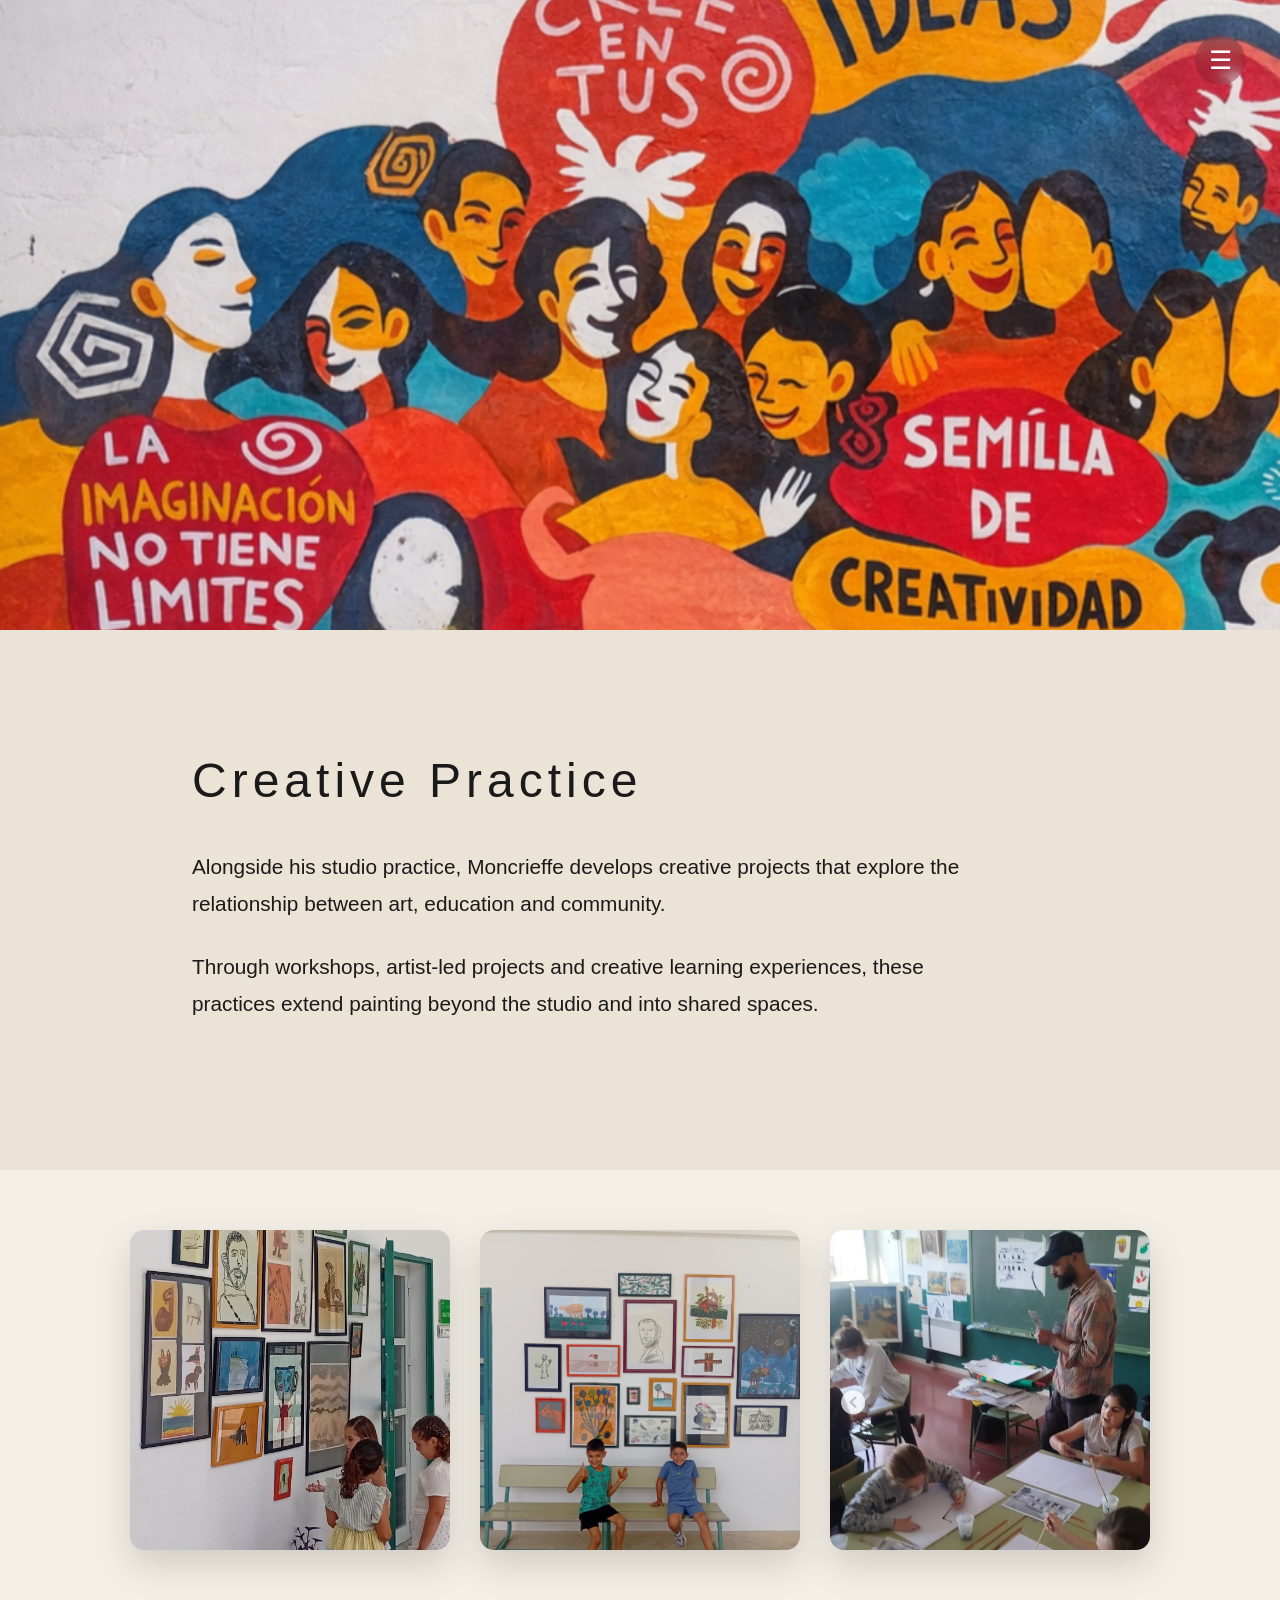
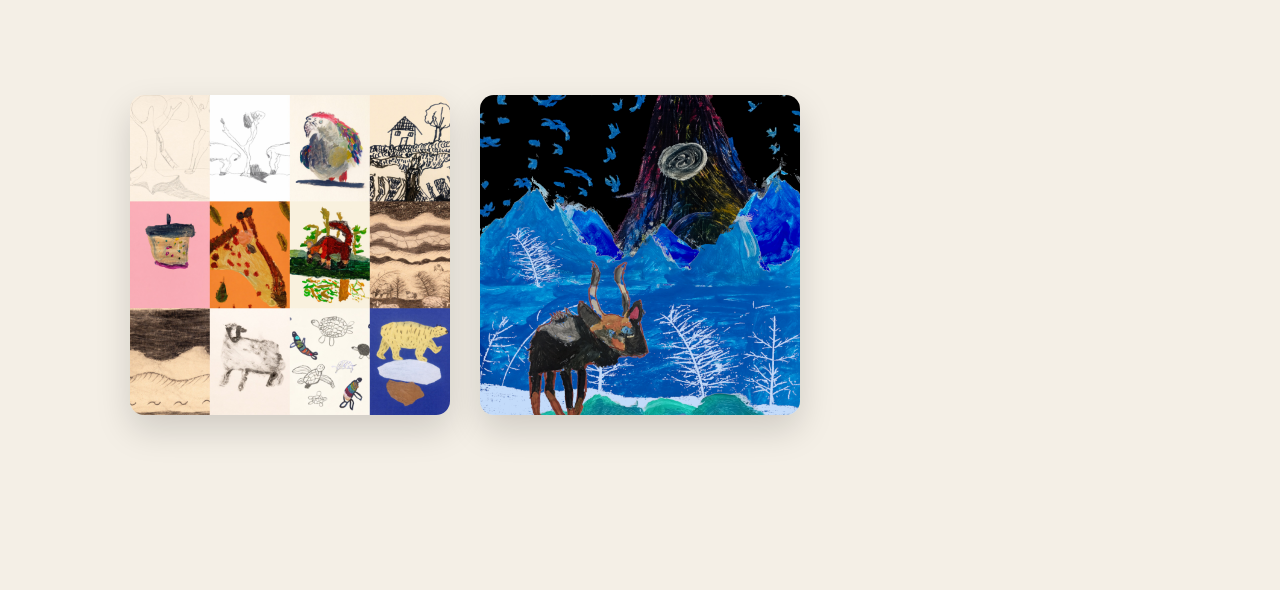
==== creative-practice.html @ fbd1fe61 "Add Creative Practice page and gallery" ====
﻿<!DOCTYPE html>
<html lang="en">

<head>

<meta charset="UTF-8">
<meta name="viewport" content="width=device-width, initial-scale=1.0">

<title>Creative Practice | Moncrieffe</title>

<link rel="stylesheet" href="style.css">

</head>


<body>


<nav class="nav-wrapper">

    <div class="main-nav">

        <a href="index.html#about">Artist</a>
        <a href="index.html#works">Works</a>
        <a href="creative-practice.html">Creative Practice</a>
        <a href="index.html#contact">Contact</a>

    </div>

    <button class="menu-toggle">☰</button>

</nav>



<header class="practice-hero">

    <img 
    src="images/creative-practice-hero.png" 
    alt="Creative Practice"
    class="practice-image">

</header>



<section class="practice-content">

    <h1>Creative Practice</h1>


    <p>
    Alongside his studio practice, Moncrieffe develops creative projects
    that explore the relationship between art, education and community.
    </p>


    <p>
    Through workshops, artist-led projects and creative learning experiences,
    these practices extend painting beyond the studio and into shared spaces.
    </p>


</section>


<section class="practice-gallery">

    <img class="practice-artwork" src="images/practice-01.jpg" alt="Creative Practice Project">

    <img class="practice-artwork" src="images/practice-02.jpg" alt="Creative Practice Project">

    <img class="practice-artwork" src="images/practice-03.jpg" alt="Creative Practice Project">

    <img class="practice-artwork" src="images/practice-exhibition.jpg" alt="Creative Practice Exhibition">

    <img class="practice-artwork" src="images/practice-project.jpg" alt="Creative Practice Project">

</section>

<div id="lightbox">

<img id="lightbox-image">

</div>

<script>

const images = document.querySelectorAll(".practice-artwork");
const box = document.getElementById("lightbox");
const boxImage = document.getElementById("lightbox-image");

images.forEach(img => {
    img.addEventListener("click", () => {
        boxImage.src = img.src;
        box.style.display = "flex";
    });
});

box.addEventListener("click", () => {
    box.style.display = "none";
});

const navWrapper = document.querySelector(".nav-wrapper");
const menuToggle = document.querySelector(".menu-toggle");

menuToggle.addEventListener("click", () => {
    navWrapper.classList.toggle("open");
});

</script>


</body>

</html>
---- style.css ----
﻿* {
margin:0;
padding:0;
box-sizing:border-box;
}


body {

background:#f4efe6;
color:#1a1a1a;
font-family:Arial, Helvetica, sans-serif;

}



.hero {

    background:#f2eee6;


height:100vh;
width:100%;
position:relative;
overflow:hidden;

}



.hero-image {

    width:100%;
    height:100%;
    object-fit:cover;
    object-position:center 5%;
    filter:saturate(0.95) contrast(1.05) brightness(0.92);

}



.logo-overlay {

position:fixed;
top:70px;
left:50%;
transform:translateX(-50%);
text-align:center;
z-index:2;

}



.logo-overlay img {

width:650px;
max-width:80vw;
filter:brightness(0) invert(1);

}



.logo-overlay h2 {

color:white;
font-size:1.2rem;
letter-spacing:8px;
margin-top:25px;
font-weight:300;

}



section {

min-height:100vh;
padding:100px 15%;
display:flex;
flex-direction:column;
justify-content:center;

}



section h2 {

font-size:3rem;
letter-spacing:5px;
margin-bottom:40px;

}



section p {

font-size:1.3rem;
line-height:1.8;
max-width:800px;

}



.about,
.studio,
.portfolio,
.contact {

background:#ebe3d6;

}

.hero::after {

    content:"";
    position:fixed;
    inset:0;
    background:linear-gradient(
        rgba(0,0,0,0.18),
        rgba(0,0,0,0.05)
    );

    pointer-events:none;

}


@media (min-width:769px) {

.hero-image {

    width:60%;
    position:relative;
    left:50%;
    transform:translateX(-50%);
    height:100%;
    object-fit:cover;
    margin:auto;
    object-position:center 15%;

}

}



.portfolio-section{
    max-width:1200px;
    margin:120px auto;
    padding:0 40px;
    text-align:center;
}

.portfolio-section h2{
    font-size:3rem;
    margin-bottom:40px;
    font-weight:300;
    letter-spacing:2px;
}

.portfolio-banner{
    width:100%;
    max-width:1100px;
    display:block;
    margin:0 auto 40px auto;
    border-radius:8px;
    box-shadow:0 20px 50px rgba(0,0,0,.18);
}

.portfolio-intro{
    max-width:800px;
    margin:auto;
    font-size:1.15rem;
    line-height:1.8;
    color:#555;
}


.hero{
    position:relative;
}

.hero-overlay{
    position:absolute;
    inset:0;
    display:flex;
    flex-direction:column;
    justify-content:flex-start;
    align-items:center;
    padding-top:40px;
    pointer-events:none;
}



.tagline{
    margin-top:20px;
    color:white;
    font-size:1.15rem;
    letter-spacing:8px;
    font-weight:300;
    text-transform:uppercase;
    text-shadow:0 2px 10px rgba(0,0,0,.45);
}


.logo{
    width:min(900px,85vw);
    height:auto;
    filter: brightness(0) invert(1);
}


.main-nav{
    position:fixed;
    top:35px;
    left:50%;
    transform:translateX(-50%);
    z-index:10;
    display:flex;
    gap:45px;
}

.main-nav a{
    color:white;
    text-decoration:none;
    font-size:0.9rem;
    letter-spacing:3px;
    text-transform:uppercase;
    font-weight:300;
    text-shadow:0 2px 8px rgba(0,0,0,.5);
    transition:opacity .3s ease;
}

.main-nav a:hover{
    opacity:.6;
}

html{
    scroll-behavior:smooth;
}

@media(max-width:700px){

    .main-nav{
        gap:15px;
        top:20px;
    }

    .main-nav a{
        font-size:.65rem;
        letter-spacing:1px;
    }

}


.main-nav{
    background:rgba(0,0,0,0.15);
    backdrop-filter:blur(8px);
    padding:15px 30px;
    border-radius:40px;
}





/* FINAL SINGLE MOBILE SYSTEM */


/* SINGLE MOBILE HERO RULE */

@media (max-width:768px){

html,body{
    width:100%;
    max-width:100%;
    overflow-x:hidden;
}

.hero{
    width:100%;
    height:100vh;
    position:relative;
    overflow:hidden;
}

.hero-image{
    position:absolute;
    top:0;
    left:0;
    width:100%;
    height:100%;
    object-fit:cover;
    object-position:center center;
}

.hero-overlay{
    position:absolute;
    inset:0;
    width:100%;
    height:100%;
    display:flex;
    flex-direction:column;
    align-items:center;
    justify-content:flex-start;
    padding-top:40px;
}

.logo{
    width:80%;
    margin:0 auto;
}

.tagline{
    width:100%;
    text-align:center;
}

}


/* DESKTOP PARALLAX SMOOTHING ONLY */

@media (min-width:769px){

.hero-image{
    transform-origin:center center;
    will-change:transform;
}

}




/* ==============================
   MONCRIEFFE ART GALLERY
   ============================== */


.gallery{

    display:grid;

    grid-template-columns:
    repeat(auto-fit,minmax(260px,1fr));

    gap:35px;

    max-width:1100px;

    margin:50px auto;

}



.artwork{

    width:100%;

    aspect-ratio:1 / 1;

    object-fit:cover;

    border-radius:14px;

    cursor:pointer;

    box-shadow:
    0 15px 35px rgba(0,0,0,.15);

    transition:
    transform .35s ease,
    box-shadow .35s ease;

}



.artwork:hover{

    transform:translateY(-8px);

    box-shadow:
    0 25px 45px rgba(0,0,0,.25);

}



/* BLURRED IMAGE VIEWER */


#lightbox{

    display:none;

    position:fixed;

    inset:0;

    z-index:9999;

    align-items:center;

    justify-content:center;

    background:rgba(0,0,0,.25);

    backdrop-filter:blur(18px);

}



#lightbox img{

    max-width:85vw;

    max-height:85vh;

    border-radius:14px;

    box-shadow:
    0 25px 60px rgba(0,0,0,.35);

}



@media(max-width:768px){

.gallery{

    grid-template-columns:1fr;

}


.artwork{

    width:90vw;

}

}


/* ==============================
   DESKTOP GLASS HAMBURGER NAV
   ============================== */


.nav-wrapper{

    position:fixed;

    top:35px;

    right:35px;

    z-index:9999;

    display:flex;

    align-items:center;

    gap:10px;

}


/* CLOSED MENU PILL */

.main-nav{

    display:flex;

    align-items:center;

    gap:35px;

    background:rgba(0,0,0,0.15);

    backdrop-filter:blur(8px);

    padding:15px 30px;

    border-radius:40px;

    overflow:hidden;

    max-width:0;

    opacity:0;

    transform-origin:right center;

    transition:
    max-width .45s ease,
    opacity .3s ease;

}


/* OPEN STATE */

.nav-wrapper.open .main-nav{

    max-width:600px;

    opacity:1;

}



.main-nav a{

    color:white;

    text-decoration:none;

    font-size:.9rem;

    letter-spacing:3px;

    text-transform:uppercase;

    white-space:nowrap;

}



.menu-toggle{

    width:50px;

    height:50px;

    border-radius:50%;

    border:none;

    cursor:pointer;

    font-size:26px;

    color:white;

    background:rgba(0,0,0,.15);

    backdrop-filter:blur(8px);

}


.menu-toggle:hover{

    opacity:.7;

}


/* ==============================
   MOBILE NAVIGATION + GALLERY
   ============================== */


@media(max-width:768px){





/* mobile keeps same glass pill style */

.nav-wrapper{

    right:15px;
    top:20px;

}


.nav-wrapper.open .main-nav{

    max-width:90vw;

}


.main-nav{

    flex-direction:row;

    align-items:center;

    gap:18px;

    padding:12px 20px;

}


.main-nav a{

    font-size:.65rem;

    letter-spacing:1px;

}


/* mobile gallery */

.gallery{

    grid-template-columns:1fr;

    gap:25px;

}


.artwork{

    width:90vw;

    margin:auto;

}


}





/* MOBILE NAV WIDTH FIX */

@media(max-width:768px){

.nav-wrapper.open .main-nav{

    max-width:calc(100vw - 30px);

}


.main-nav{

    gap:12px;

    padding:12px 18px;

}


.main-nav a{

    font-size:.58rem;

    letter-spacing:1px;

    white-space:nowrap;

}

}


/* ==============================
   MOBILE NAV WIDTH CORRECTION
   ============================== */

@media(max-width:768px){

.nav-wrapper.open .main-nav{

    max-width:calc(100vw - 40px);
    box-sizing:border-box;

}


.main-nav{

    gap:10px;
    padding:12px 16px;
    box-sizing:border-box;

}


.main-nav a{

    font-size:.55rem;
    letter-spacing:1px;
    white-space:nowrap;

}

}


/* ==============================
   MOBILE NAV FINAL WIDTH FIX
   ============================== */

@media(max-width:768px){

.nav-wrapper{

    right:15px;

}


.nav-wrapper.open .main-nav{

    max-width:calc(100vw - 80px);

}


.main-nav{

    gap:10px;

    padding:10px 14px;

}


.main-nav a{

    font-size:.48rem;

    letter-spacing:.8px;

}


.menu-toggle{

    width:42px;

    height:42px;

    font-size:22px;

}

}


/* ==============================
   MOBILE CONTENT ALIGNMENT FIX
   ============================== */

@media(max-width:768px){

section{

    width:100%;
    max-width:100%;
    box-sizing:border-box;

    padding-left:20px;
    padding-right:20px;

    overflow:hidden;

}


p{

    width:100%;
    max-width:100%;

    text-align:left;

    line-height:1.7;

}


h2{

    text-align:center;

}


/* artist text */

#about p{

    max-width:100%;

    margin-left:auto;
    margin-right:auto;

}


/* gallery */

.gallery{

    width:100%;

    grid-template-columns:1fr;

    justify-items:center;

}


.artwork{

    width:100%;

    max-width:320px;

    height:auto;

    aspect-ratio:1 / 1;

}


/* prevent any section pushing sideways */

#projects,
#contact,
#works{

    overflow:hidden;

    width:100%;

}


}


/* ==============================
   MOBILE SECTION RESET
   ============================== */

@media(max-width:768px){

section{

    min-height:auto;

    width:100%;

    padding:60px 20px;

    display:flex;

    flex-direction:column;

    justify-content:flex-start;

    align-items:stretch;

}


section h2{

    font-size:2rem;

    text-align:center;

    letter-spacing:3px;

}


section p{

    width:100%;

    max-width:none;

    font-size:1.05rem;

    line-height:1.7;

    text-align:left;

}


.gallery{

    width:100%;

}


.artwork{

    max-width:100%;

}

}


/* MOBILE TAGLINE COMPACT VERSION */

@media(max-width:768px){

.tagline{

    font-size:0.75rem;
    letter-spacing:2px;
    white-space:nowrap;
    margin-top:15px;

}

}


/* ==============================
   CREATIVE PRACTICE PAGE
   ============================== */


.practice-hero{

    width:100%;
    height:70vh;
    overflow:hidden;

}


.practice-image{

    width:100%;
    height:100%;
    object-fit:cover;

}



.practice-content{

    min-height:60vh;

    padding:100px 15%;

    display:flex;
    flex-direction:column;
    justify-content:center;

    background:#ebe3d6;

}



.practice-content h1{

    font-size:3rem;

    letter-spacing:5px;

    margin-bottom:40px;

    font-weight:300;

}



.practice-content p{

    max-width:800px;

    font-size:1.3rem;

    line-height:1.8;

    margin-bottom:25px;

}



@media(max-width:768px){


.practice-hero{

    height:45vh;

}



.practice-content{

    padding:60px 25px;

    text-align:left;

}



.practice-content h1{

    font-size:2rem;

    letter-spacing:3px;

}



.practice-content p{

    font-size:1rem;

    line-height:1.7;

}


}


/* ==============================
   CREATIVE PRACTICE GALLERY
   ============================== */


.practice-gallery{

    display:grid;

    grid-template-columns:repeat(3,1fr);

    gap:30px;

    max-width:1100px;

    margin:60px auto;

    padding:0 40px;

}


.practice-gallery img{

    width:100%;

    aspect-ratio:1 / 1;

    object-fit:cover;

    border-radius:14px;

    box-shadow:
    0 15px 35px rgba(0,0,0,.15);

    transition:.35s ease;

}


.practice-gallery img:hover{

    transform:translateY(-8px);

}



@media(max-width:768px){


.practice-gallery{

    grid-template-columns:1fr;

    padding:0 25px;

}


.practice-gallery img{

    width:100%;

}


}


.practice-artwork{

    cursor:pointer;

}


#lightbox{

    display:none;

    position:fixed;

    inset:0;

    z-index:9999;

    align-items:center;

    justify-content:center;

    background:rgba(0,0,0,.25);

    backdrop-filter:blur(18px);

}


#lightbox img{

    max-width:85vw;

    max-height:85vh;

    border-radius:14px;

    box-shadow:
    0 25px 60px rgba(0,0,0,.35);

}
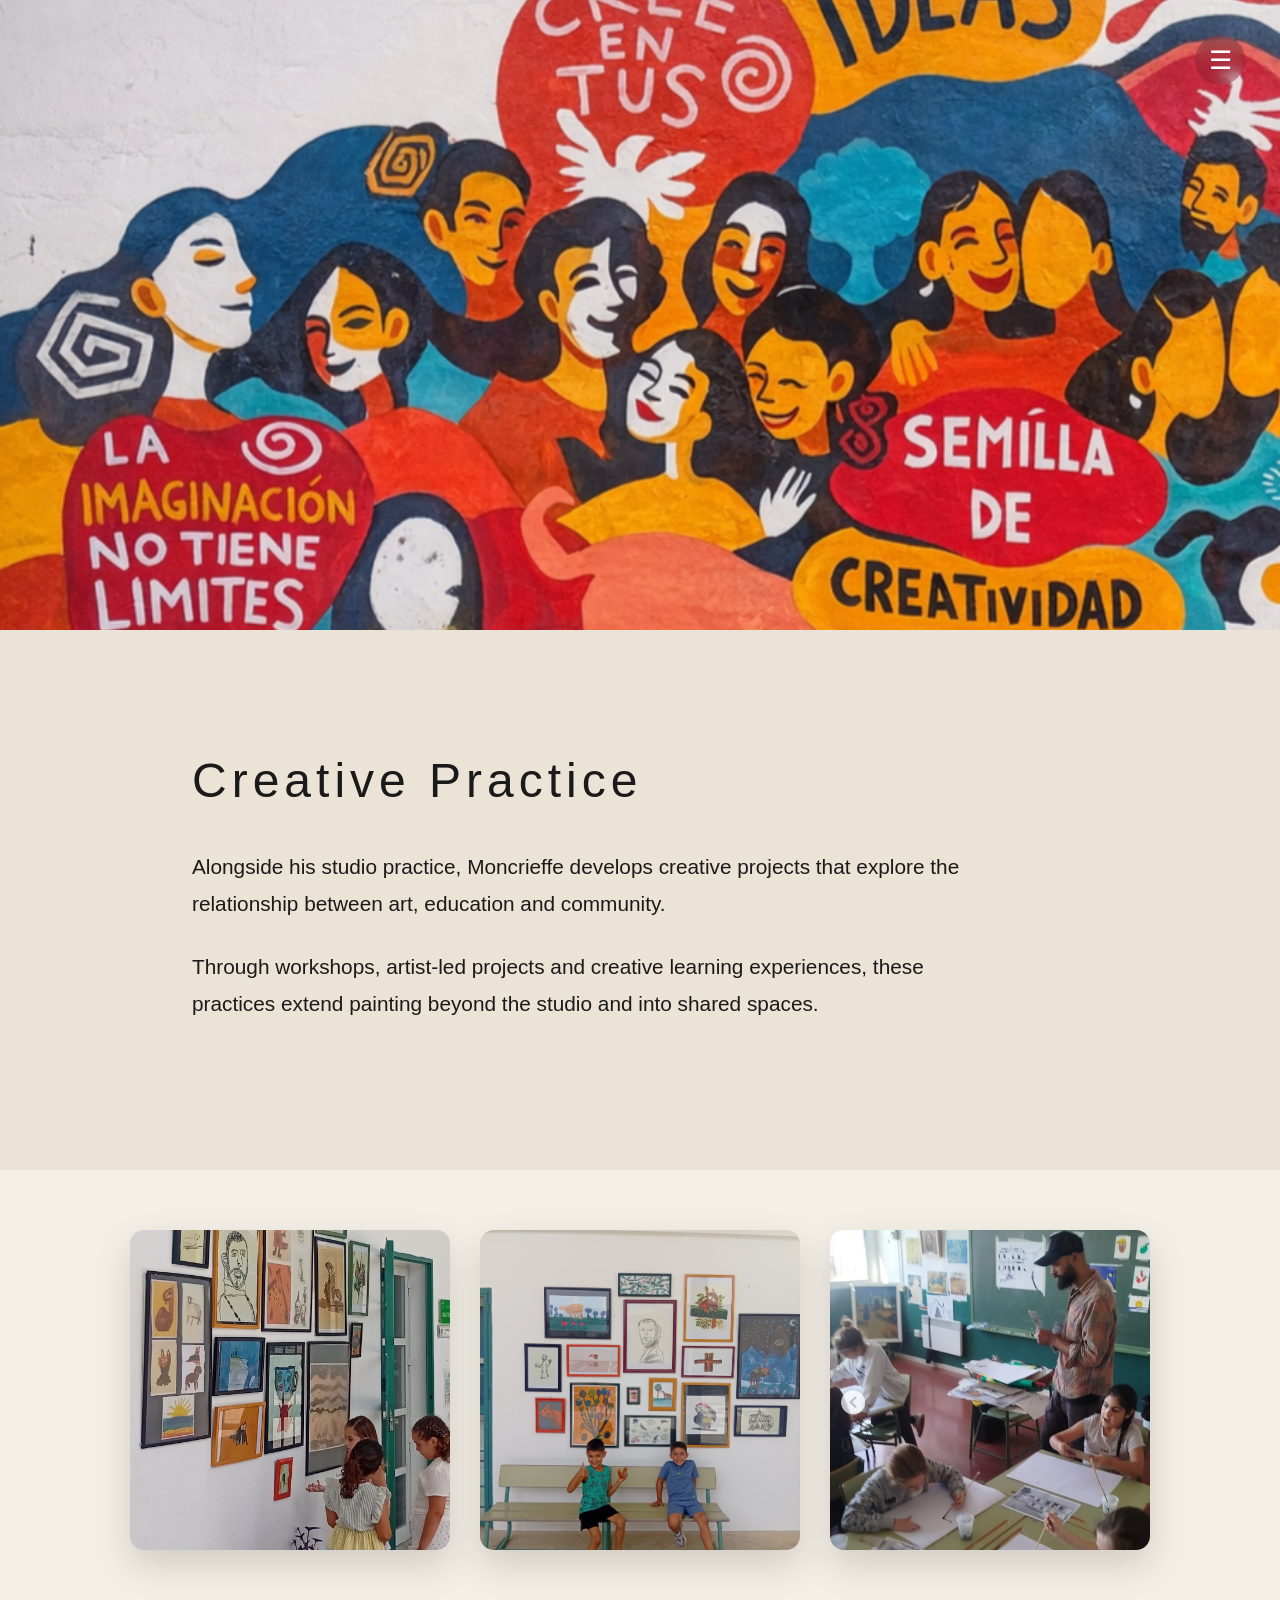
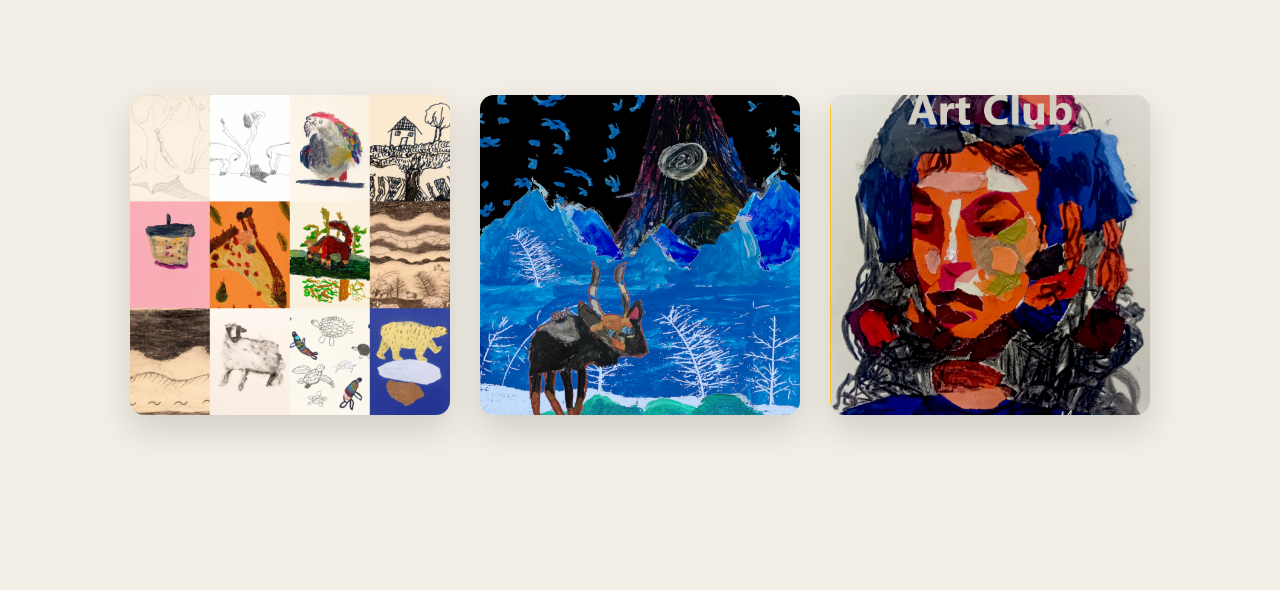
==== commit dd936452: "Add poster artwork to Creative Practice gallery" ====
--- a/creative-practice.html
+++ b/creative-practice.html
@@ -76,6 +76,8 @@
 
     <img class="practice-artwork" src="images/practice-project.jpg" alt="Creative Practice Project">
 
+    <img class="practice-artwork" src="images/poster-2-a4.jpg" alt="Creative Practice Poster">
+
 </section>
 
 <div id="lightbox">
@@ -119,3 +121,6 @@
 
 
 
+
+
+
--- a/style.css
+++ b/style.css
@@ -1165,3 +1165,151 @@
 
 }
 
+
+/* ABOUT ARTIST LAYOUT */
+
+.about-layout{
+    display:flex;
+    align-items:center;
+    gap:60px;
+}
+
+.artist-drawing{
+    width:220px;
+    max-width:35%;
+    height:auto;
+}
+
+.about-layout p{
+    flex:1;
+}
+
+@media(max-width:768px){
+
+.about-layout{
+    flex-direction:column;
+}
+
+.artist-drawing{
+    max-width:80%;
+}
+
+}
+
+
+/* MATCH ARTWORK CORNERS */
+
+.artist-drawing{
+    border-radius:12px;
+}
+
+
+
+/* BURGER + LANGUAGE CONTROLS */
+
+.nav-buttons{
+
+    display:flex;
+    flex-direction:column;
+    align-items:center;
+    gap:10px;
+
+}
+
+
+.language-switch{
+
+    display:flex;
+    align-items:center;
+    justify-content:center;
+
+    gap:8px;
+
+    padding:7px 16px;
+
+    background:rgba(0,0,0,.35);
+
+    border:1px solid rgba(255,255,255,.35);
+
+    border-radius:30px;
+
+    backdrop-filter:blur(8px);
+
+    color:white;
+
+    font-size:.65rem;
+
+    letter-spacing:3px;
+
+}
+
+
+.language-switch button{
+
+    background:none;
+    border:none;
+    color:white;
+
+    cursor:pointer;
+
+    font-size:.65rem;
+    letter-spacing:3px;
+
+}
+
+
+/* DESKTOP NAV WIDTH FIX */
+
+@media (min-width:769px){
+
+.nav-wrapper.open .main-nav{
+    max-width:650px;
+    width:max-content;
+}
+
+}
+
+
+/* FINAL DESKTOP LANGUAGE PILL OVERRIDE */
+
+@media (min-width:769px){
+
+.language-switch{
+    background:rgba(0,0,0,0.35) !important;
+    border:1px solid rgba(255,255,255,0.35) !important;
+    border-radius:30px !important;
+
+    padding:7px 16px !important;
+
+    display:flex !important;
+    align-items:center !important;
+    justify-content:center !important;
+
+    gap:8px !important;
+
+    backdrop-filter:blur(8px);
+
+}
+
+
+.language-switch button{
+
+    background:transparent !important;
+    border:none !important;
+    border-radius:0 !important;
+
+    color:white !important;
+
+    width:auto !important;
+    height:auto !important;
+
+    padding:0 !important;
+    margin:0 !important;
+
+    font-size:.65rem !important;
+    letter-spacing:3px !important;
+
+}
+
+}
+
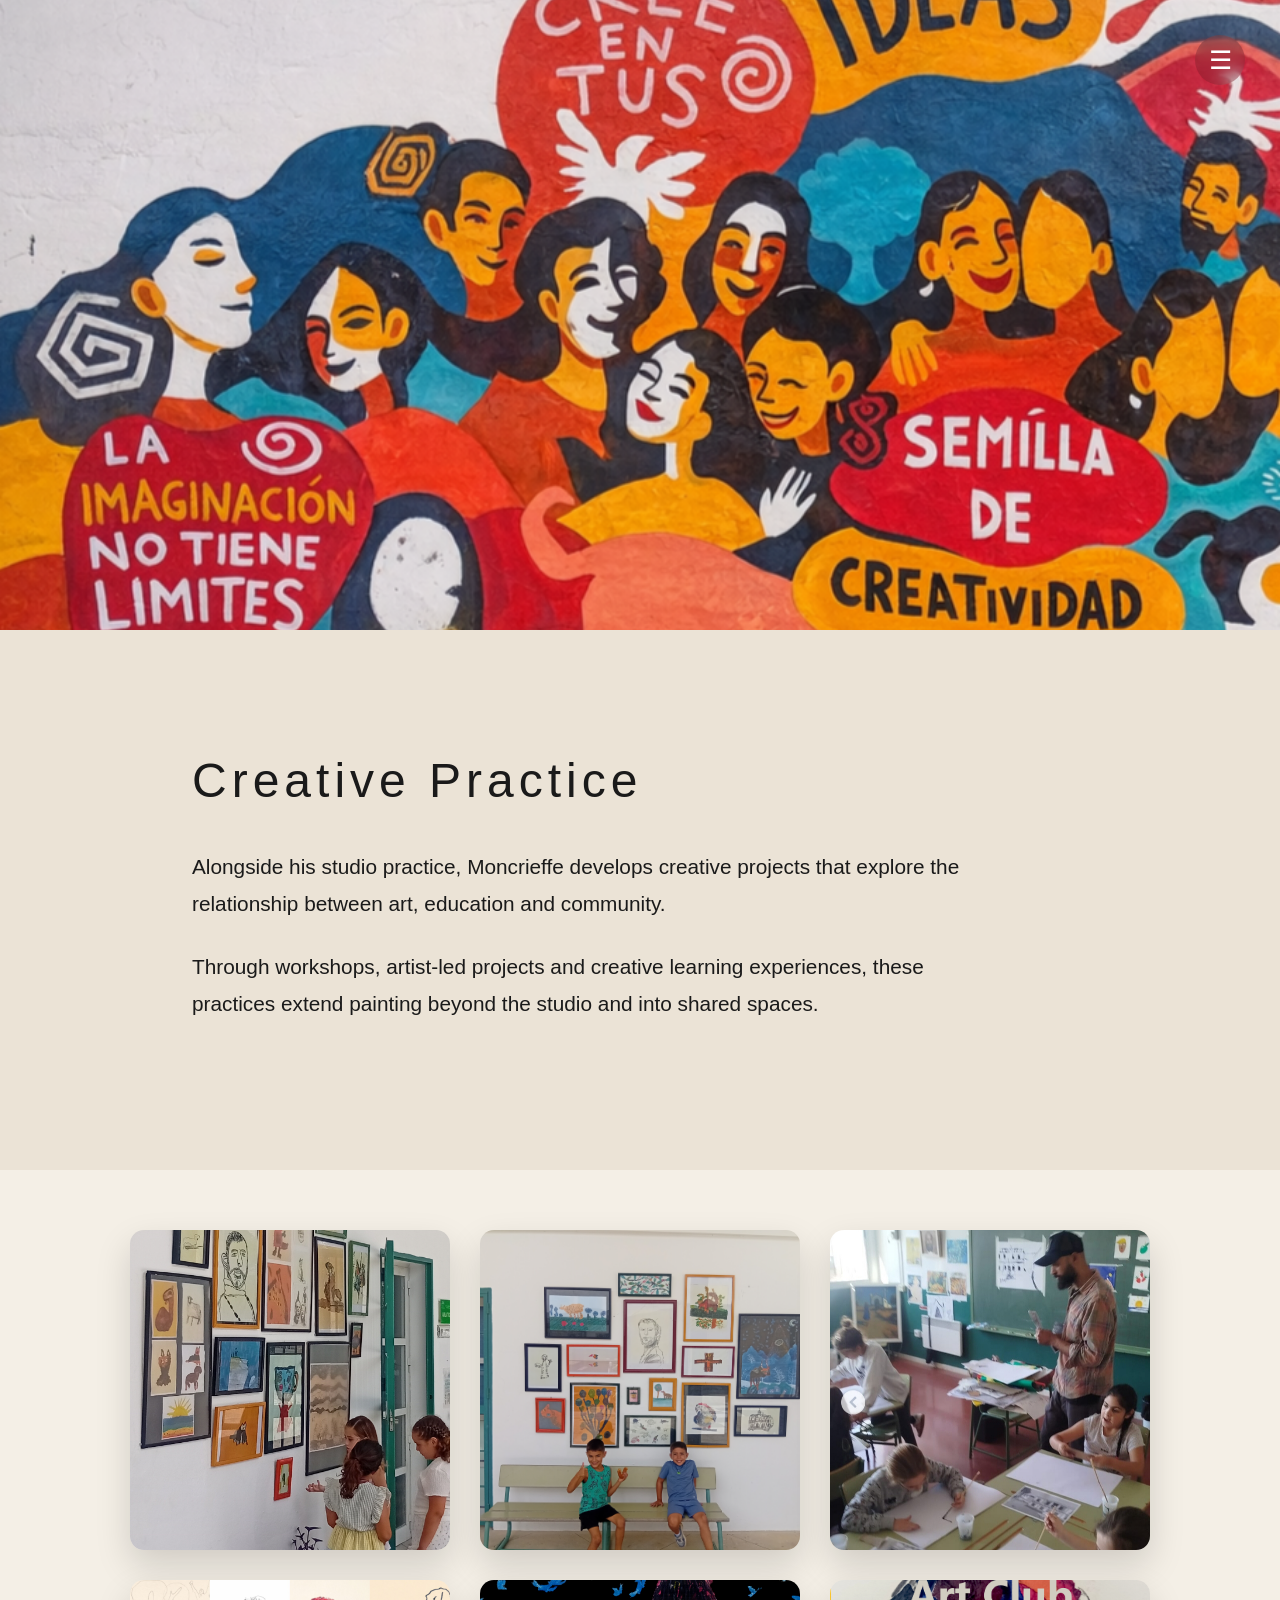
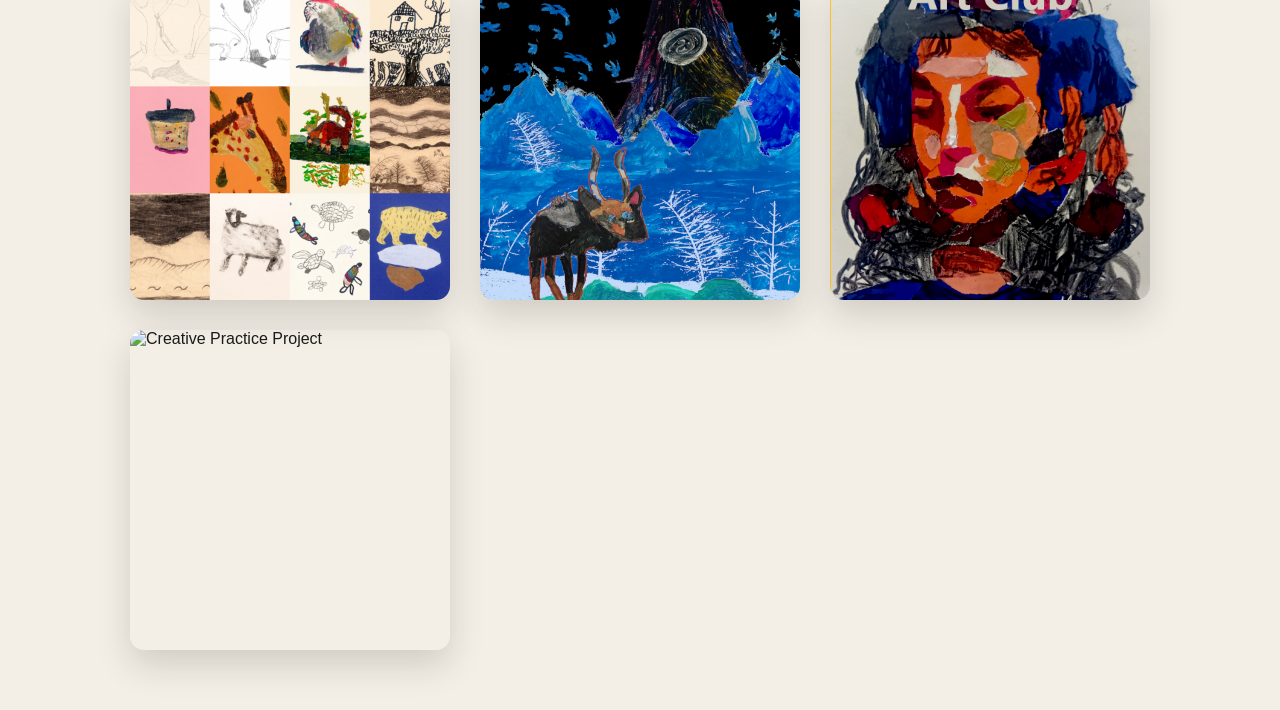
==== commit 1b94ef20: "Add IMG_20250614_160143 to Creative Practice gallery" ====
--- a/creative-practice.html
+++ b/creative-practice.html
@@ -78,6 +78,8 @@
 
     <img class="practice-artwork" src="images/poster-2-a4.jpg" alt="Creative Practice Poster">
 
+    <img class="practice-artwork" src="images/IMG_20250614_160143.jpg" alt="Creative Practice Project">
+
 </section>
 
 <div id="lightbox">
@@ -124,3 +126,4 @@
 
 
 
+
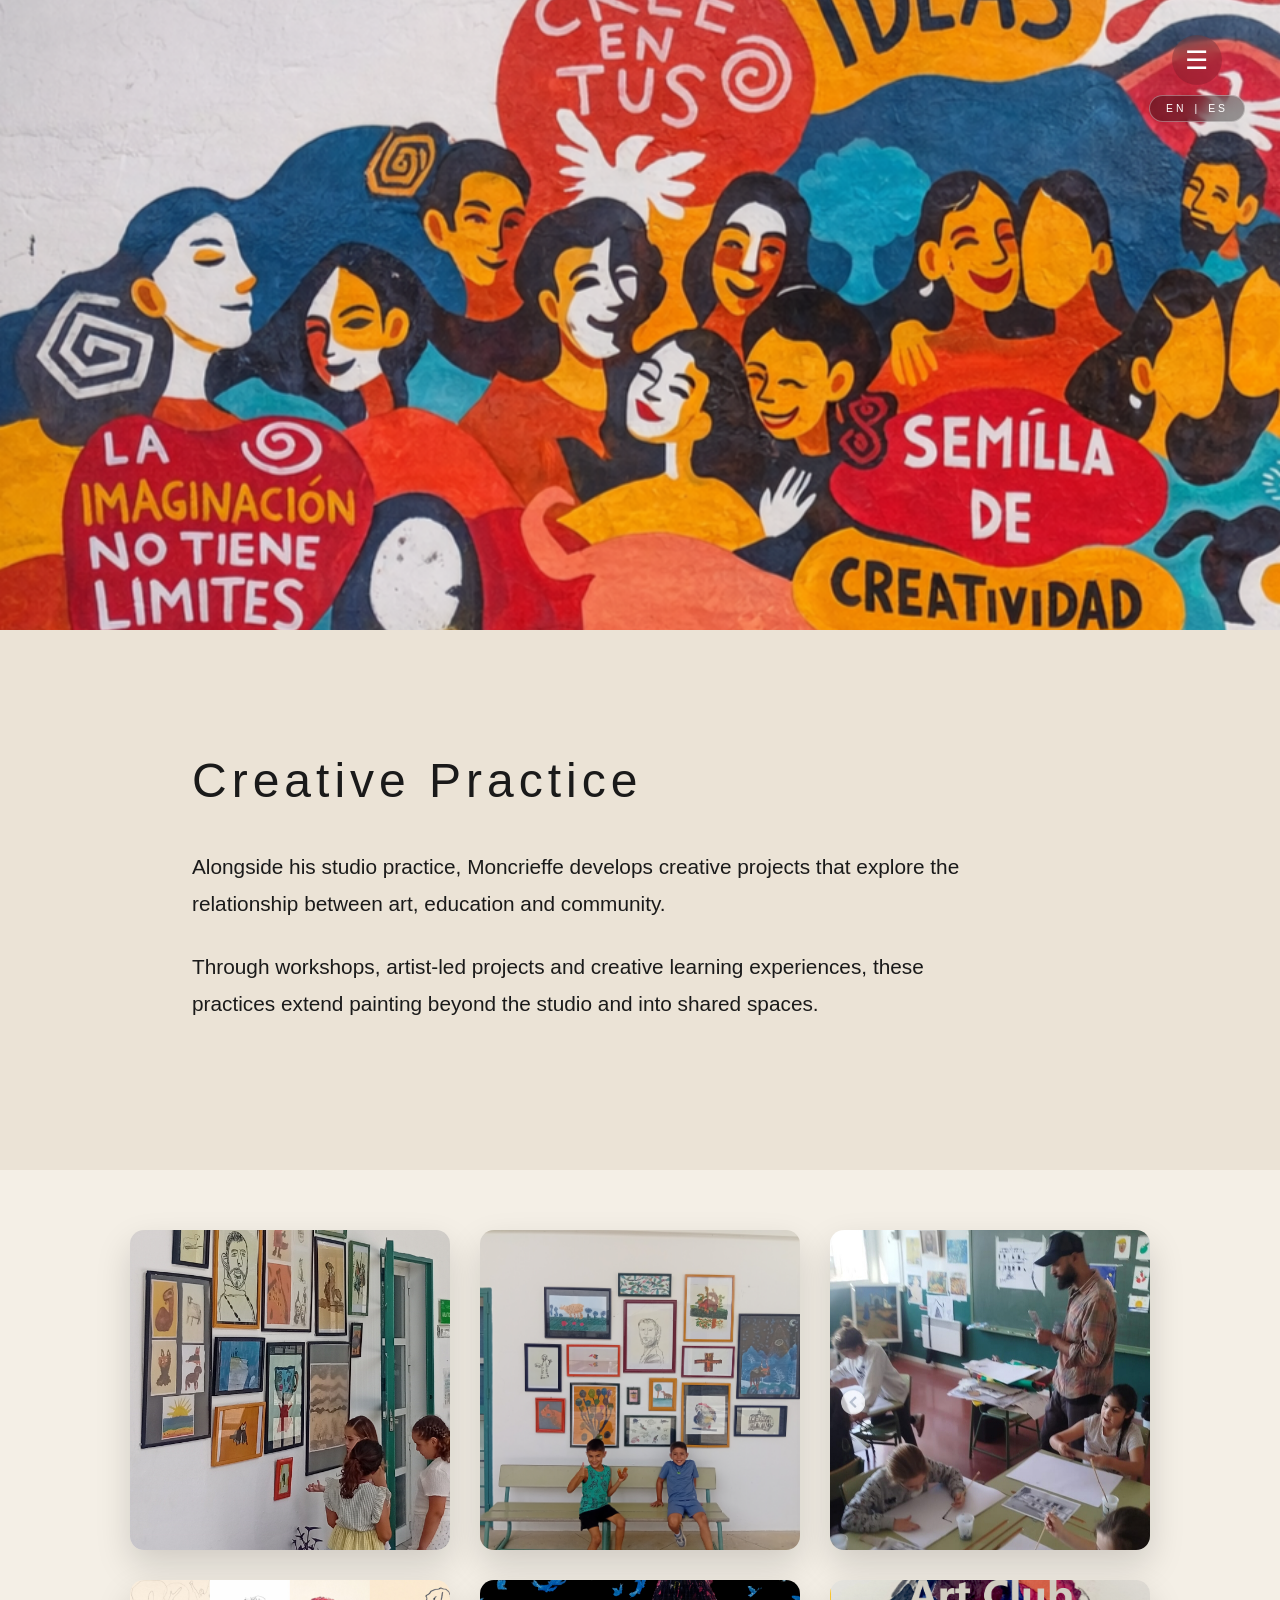
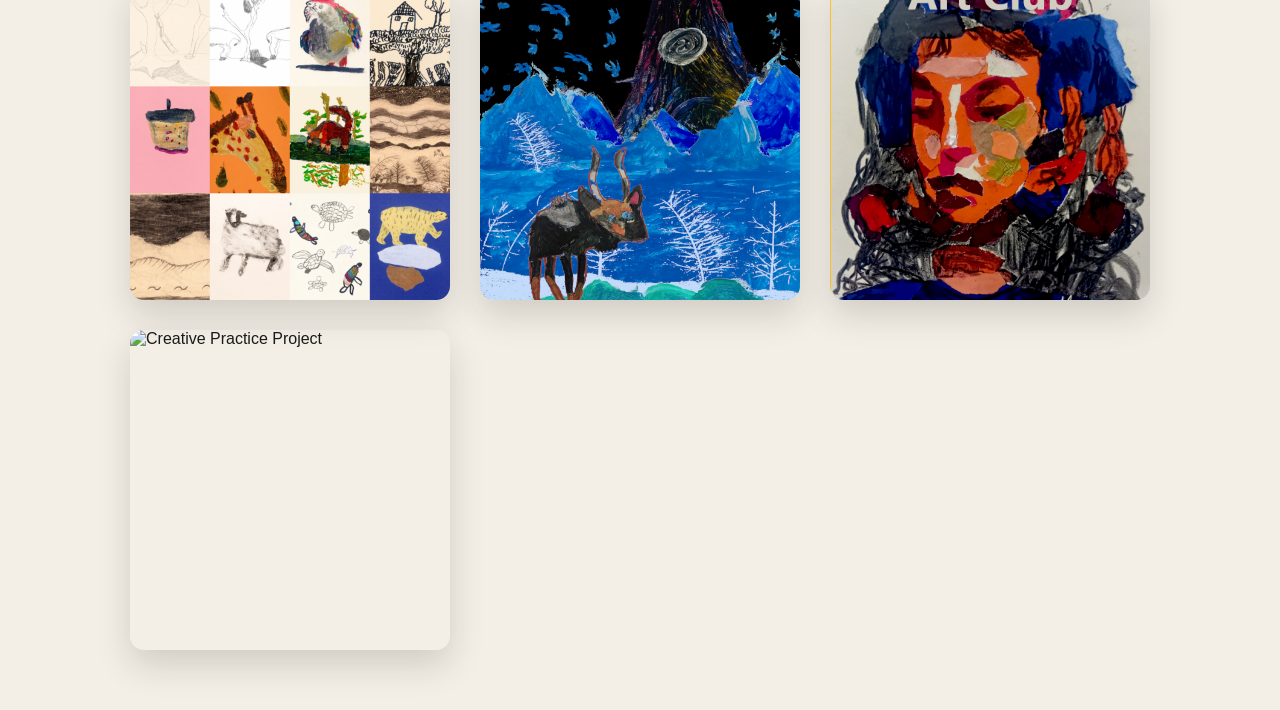
==== commit 0822c06c: "Add Spanish language switch to Creative Practice" ====
--- a/creative-practice.html
+++ b/creative-practice.html
@@ -20,14 +20,24 @@
 
     <div class="main-nav">
 
-        <a href="index.html#about">Artist</a>
-        <a href="index.html#works">Works</a>
-        <a href="creative-practice.html">Creative Practice</a>
-        <a href="index.html#contact">Contact</a>
+        <a href="index.html#about" data-en="Artist" data-es="Artista">Artist</a>
+        <a href="index.html#works" data-en="Works" data-es="Obras">Works</a>
+        <a href="creative-practice.html" data-en="Creative Practice" data-es="Práctica Creativa">Creative Practice</a>
+        <a href="index.html#contact" data-en="Contact" data-es="Contacto">Contact</a>
 
     </div>
 
-    <button class="menu-toggle">☰</button>
+        <div class="nav-buttons">
+
+        <button class="menu-toggle">☰</button>
+
+        <div class="language-switch">
+            <button onclick="setLanguage('en')">EN</button>
+            <span>|</span>
+            <button onclick="setLanguage('es')">ES</button>
+        </div>
+
+    </div>
 
 </nav>
 
@@ -46,18 +56,18 @@
 
 <section class="practice-content">
 
-    <h1>Creative Practice</h1>
+    <h1 data-en="Creative Practice" data-es="Práctica Creativa">Creative Practice</h1>
 
 
     <p>
-    Alongside his studio practice, Moncrieffe develops creative projects
-    that explore the relationship between art, education and community.
+    <span data-en="Alongside his studio practice, Moncrieffe develops creative projects" data-es="Junto a su trabajo de estudio, Moncrieffe desarrolla proyectos creativos">Alongside his studio practice, Moncrieffe develops creative projects</span>
+    <span data-en="that explore the relationship between art, education and community." data-es="que exploran la relación entre el arte, la educación y la comunidad.">that explore the relationship between art, education and community.</span>
     </p>
 
 
     <p>
-    Through workshops, artist-led projects and creative learning experiences,
-    these practices extend painting beyond the studio and into shared spaces.
+    <span data-en="Through workshops, artist-led projects and creative learning experiences," data-es="A través de talleres, proyectos dirigidos por el artista y experiencias de aprendizaje creativo,">Through workshops, artist-led projects and creative learning experiences,</span>
+    <span data-en="these practices extend painting beyond the studio and into shared spaces." data-es="estas prácticas llevan la pintura más allá del estudio y hacia espacios compartidos.">these practices extend painting beyond the studio and into shared spaces.</span>
     </p>
 
 
@@ -115,6 +125,22 @@
 </script>
 
 
+<script>
+function setLanguage(language){
+
+    document.querySelectorAll("[data-en]").forEach(element => {
+
+        if(language === "es"){
+            element.textContent = element.dataset.es;
+        } else {
+            element.textContent = element.dataset.en;
+        }
+
+    });
+
+    document.documentElement.lang = language;
+}
+</script>
 </body>
 
 </html>
@@ -127,3 +153,6 @@
 
 
 
+
+
+
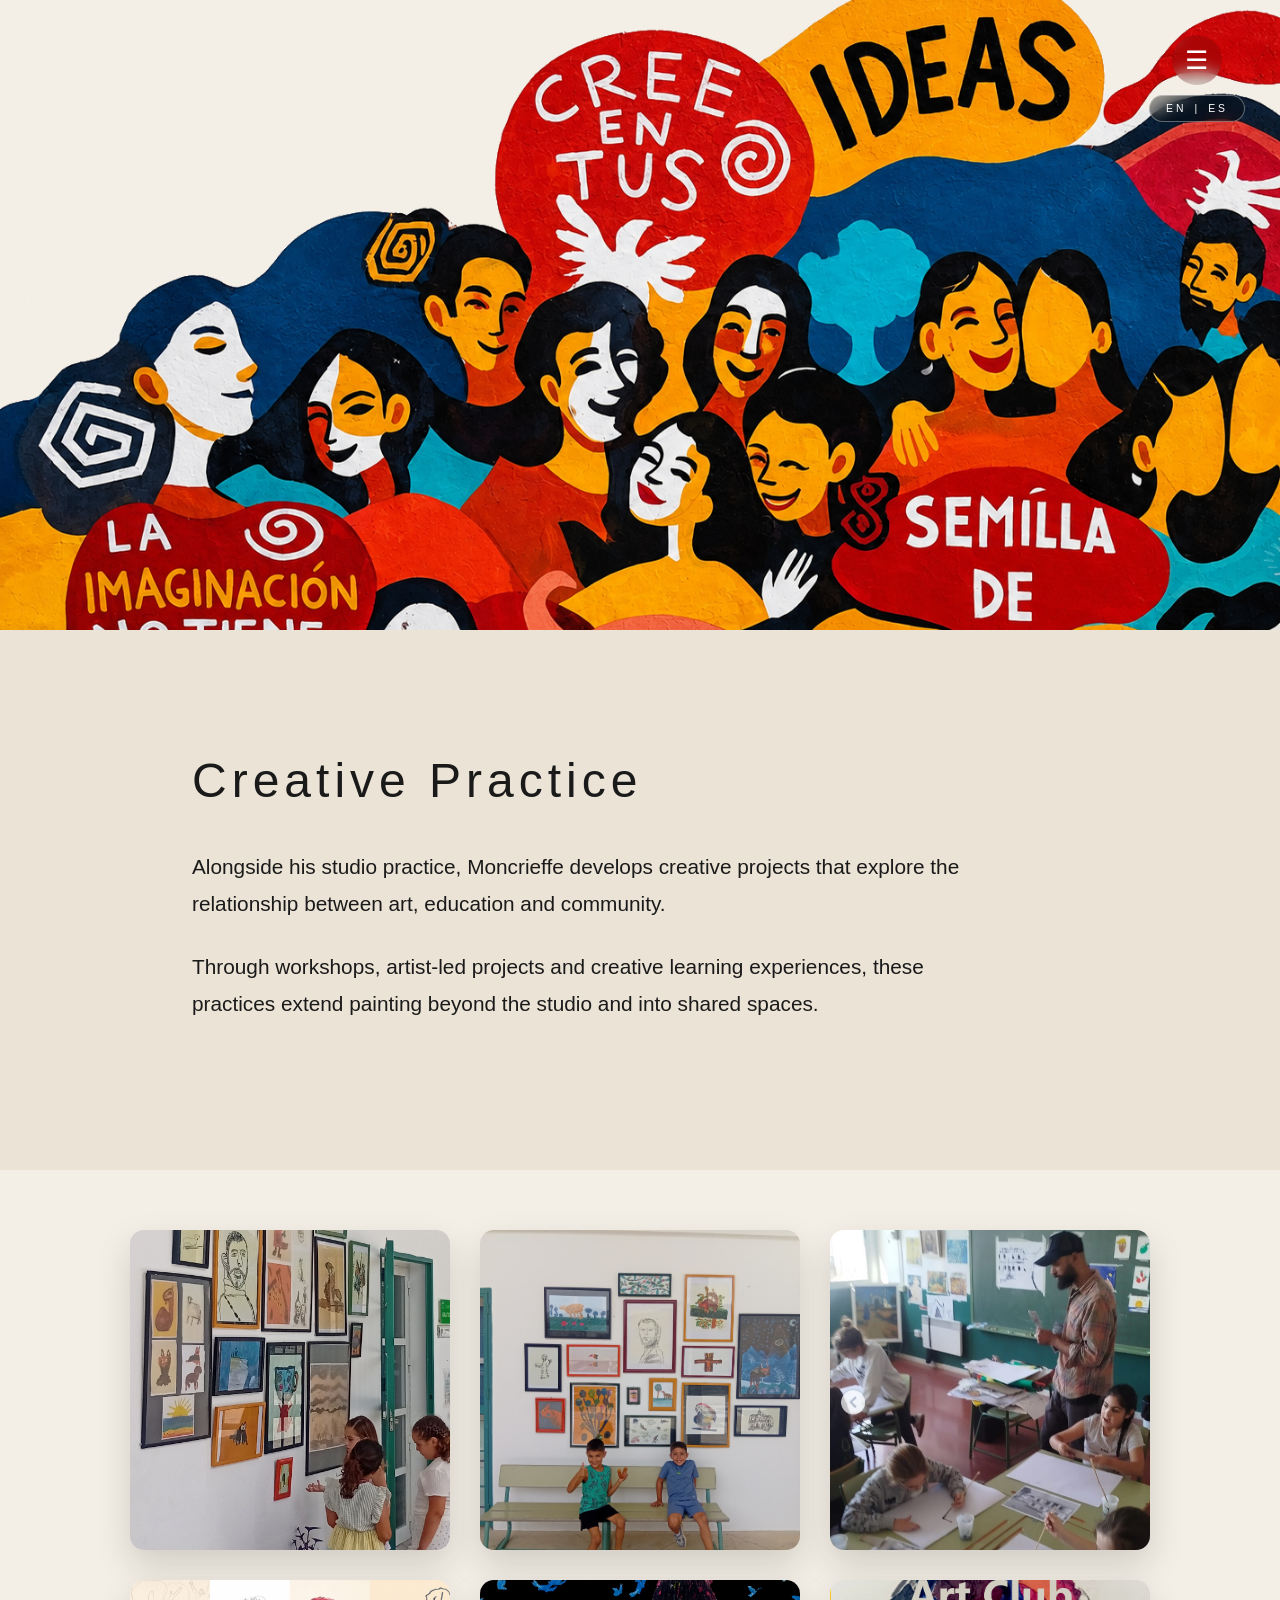
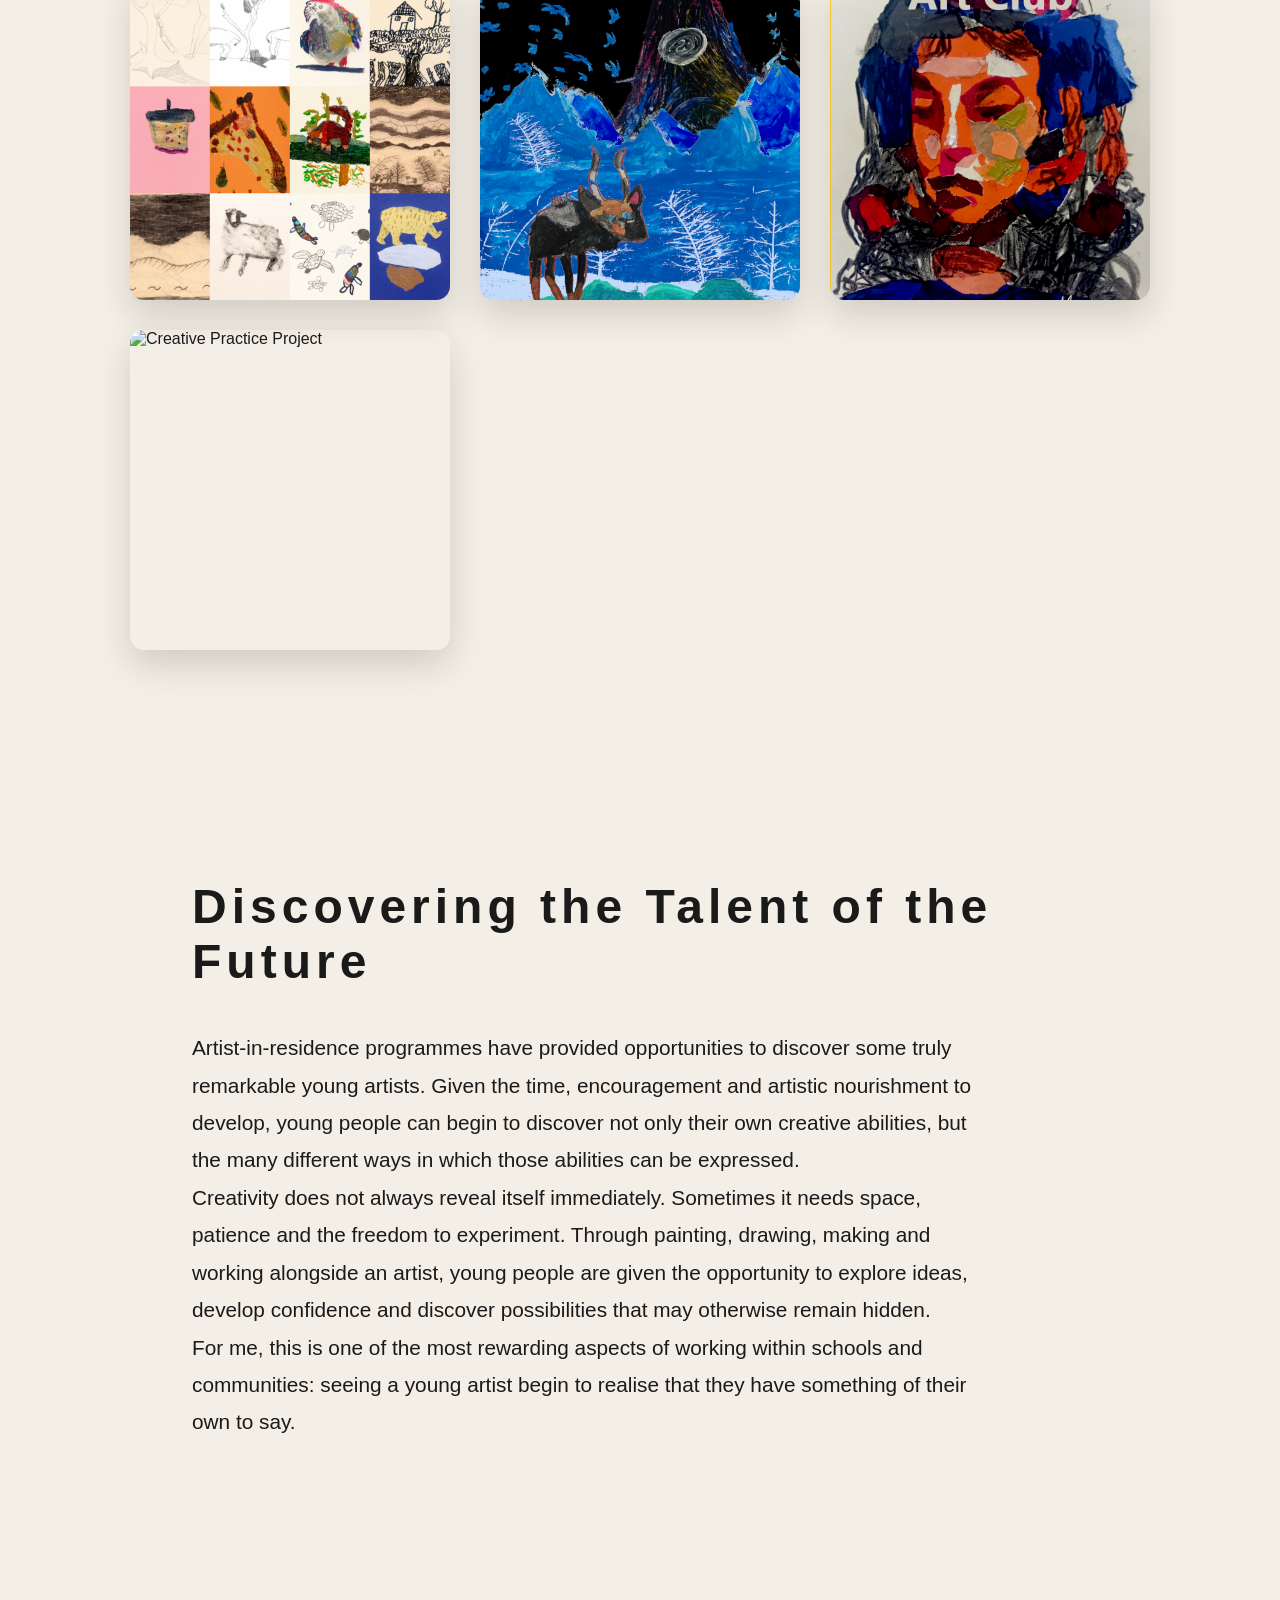
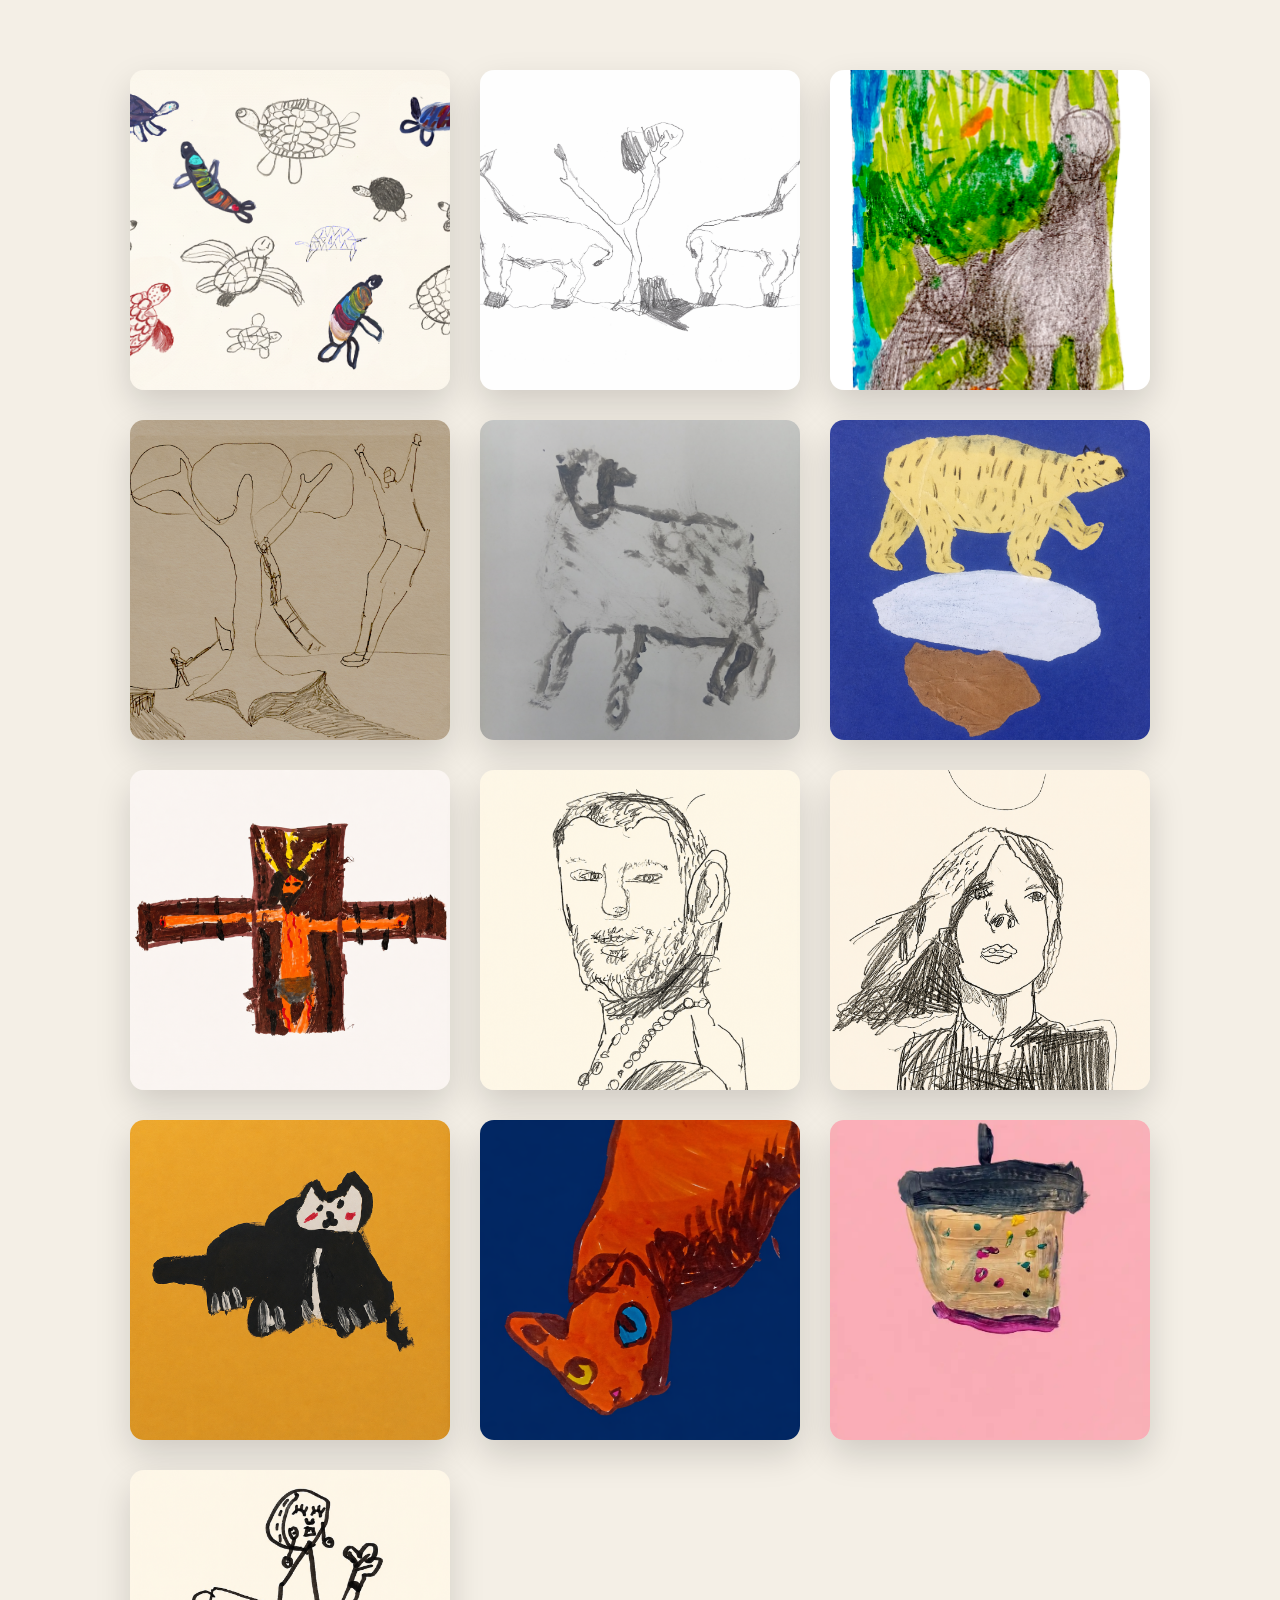
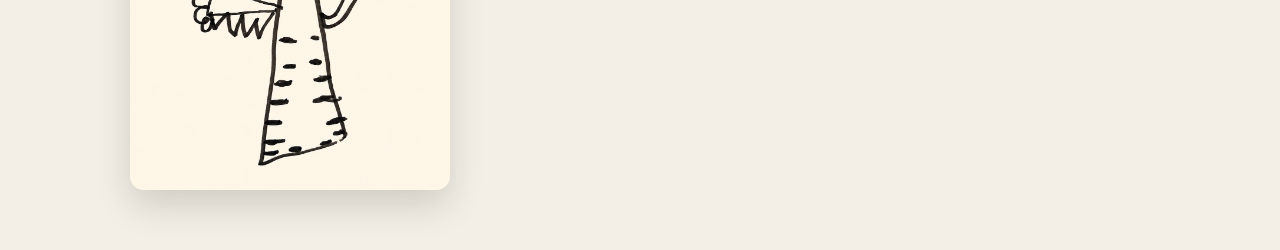
==== commit 4abe4bbf: "Add young artists gallery" ====
--- a/creative-practice.html
+++ b/creative-practice.html
@@ -59,10 +59,7 @@
     <h1 data-en="Creative Practice" data-es="Práctica Creativa">Creative Practice</h1>
 
 
-    <p>
-    <span data-en="Alongside his studio practice, Moncrieffe develops creative projects" data-es="Junto a su trabajo de estudio, Moncrieffe desarrolla proyectos creativos">Alongside his studio practice, Moncrieffe develops creative projects</span>
-    <span data-en="that explore the relationship between art, education and community." data-es="que exploran la relación entre el arte, la educación y la comunidad.">that explore the relationship between art, education and community.</span>
-    </p>
+    <p data-en="Alongside his studio practice, Moncrieffe develops creative projects that explore the relationship between art, education and community." data-es="Junto a su trabajo de estudio, Moncrieffe desarrolla proyectos creativos que exploran la relación entre el arte, la educación y la comunidad.">Alongside his studio practice, Moncrieffe develops creative projects that explore the relationship between art, education and community.</p>
 
 
     <p>
@@ -92,6 +89,60 @@
 
 </section>
 
+
+<section class="future-artists">
+
+    <h2 data-en="Discovering the Talent of the Future"
+        data-es="Descubriendo el Talento del Futuro">
+        Discovering the Talent of the Future
+    </h2>
+
+    <p data-en="Artist-in-residence programmes have provided opportunities to discover some truly remarkable young artists. Given the time, encouragement and artistic nourishment to develop, young people can begin to discover not only their own creative abilities, but the many different ways in which those abilities can be expressed."
+       data-es="Los programas de artista en residencia han brindado la oportunidad de descubrir a jóvenes artistas verdaderamente excepcionales. Cuando reciben el tiempo, el apoyo y el estímulo artístico necesarios para desarrollarse, los jóvenes pueden comenzar a descubrir no solo sus propias capacidades creativas, sino también las muchas formas diferentes en que pueden expresarlas.">
+        Artist-in-residence programmes have provided opportunities to discover some truly remarkable young artists. Given the time, encouragement and artistic nourishment to develop, young people can begin to discover not only their own creative abilities, but the many different ways in which those abilities can be expressed.
+    </p>
+
+    <p data-en="Creativity does not always reveal itself immediately. Sometimes it needs space, patience and the freedom to experiment. Through painting, drawing, making and working alongside an artist, young people are given the opportunity to explore ideas, develop confidence and discover possibilities that may otherwise remain hidden."
+       data-es="La creatividad no siempre se manifiesta de inmediato. A veces necesita espacio, paciencia y libertad para experimentar. A través de la pintura, el dibujo, la creación y el trabajo junto a un artista, los jóvenes tienen la oportunidad de explorar ideas, desarrollar su confianza y descubrir posibilidades que de otro modo podrían permanecer ocultas.">
+        Creativity does not always reveal itself immediately. Sometimes it needs space, patience and the freedom to experiment. Through painting, drawing, making and working alongside an artist, young people are given the opportunity to explore ideas, develop confidence and discover possibilities that may otherwise remain hidden.
+    </p>
+
+    <p data-en="For me, this is one of the most rewarding aspects of working within schools and communities: seeing a young artist begin to realise that they have something of their own to say."
+       data-es="Para mí, este es uno de los aspectos más gratificantes de trabajar en escuelas y comunidades: ver cómo un joven artista comienza a descubrir que tiene algo propio que expresar.">
+        For me, this is one of the most rewarding aspects of working within schools and communities: seeing a young artist begin to realise that they have something of their own to say.
+    </p>
+
+</section>
+
+<section class="practice-gallery future-artists-gallery">
+
+    <img class="practice-artwork" src="images/0finalcollab.png" alt="Young Artist Project">
+
+    <img class="practice-artwork" src="images/0iker.png" alt="Young Artist Project">
+
+    <img class="practice-artwork" src="images/0Iker1.png" alt="Young Artist Project">
+
+    <img class="practice-artwork" src="images/0ikerreach.png" alt="Young Artist Project">
+
+    <img class="practice-artwork" src="images/0sheep.jpg" alt="Young Artist Project">
+
+    <img class="practice-artwork" src="images/0arrayedit.png" alt="Young Artist Project">
+
+    <img class="practice-artwork" src="images/1000075553.png" alt="Young Artist Project">
+
+    <img class="practice-artwork" src="images/ikeportrait.png" alt="Young Artist Project">
+
+    <img class="practice-artwork" src="images/ikie1.png" alt="Young Artist Project">
+
+    <img class="practice-artwork" src="images/1000074941.png" alt="Young Artist Project">
+
+    <img class="practice-artwork" src="images/1000074950.png" alt="Young Artist Project">
+
+    <img class="practice-artwork" src="images/1000074995.jpg" alt="Young Artist Project">
+
+    <img class="practice-artwork" src="images/1000075001.png" alt="Young Artist Project">
+
+</section>
 <div id="lightbox">
 
 <img id="lightbox-image">
@@ -156,3 +207,7 @@
 
 
 
+
+
+
+
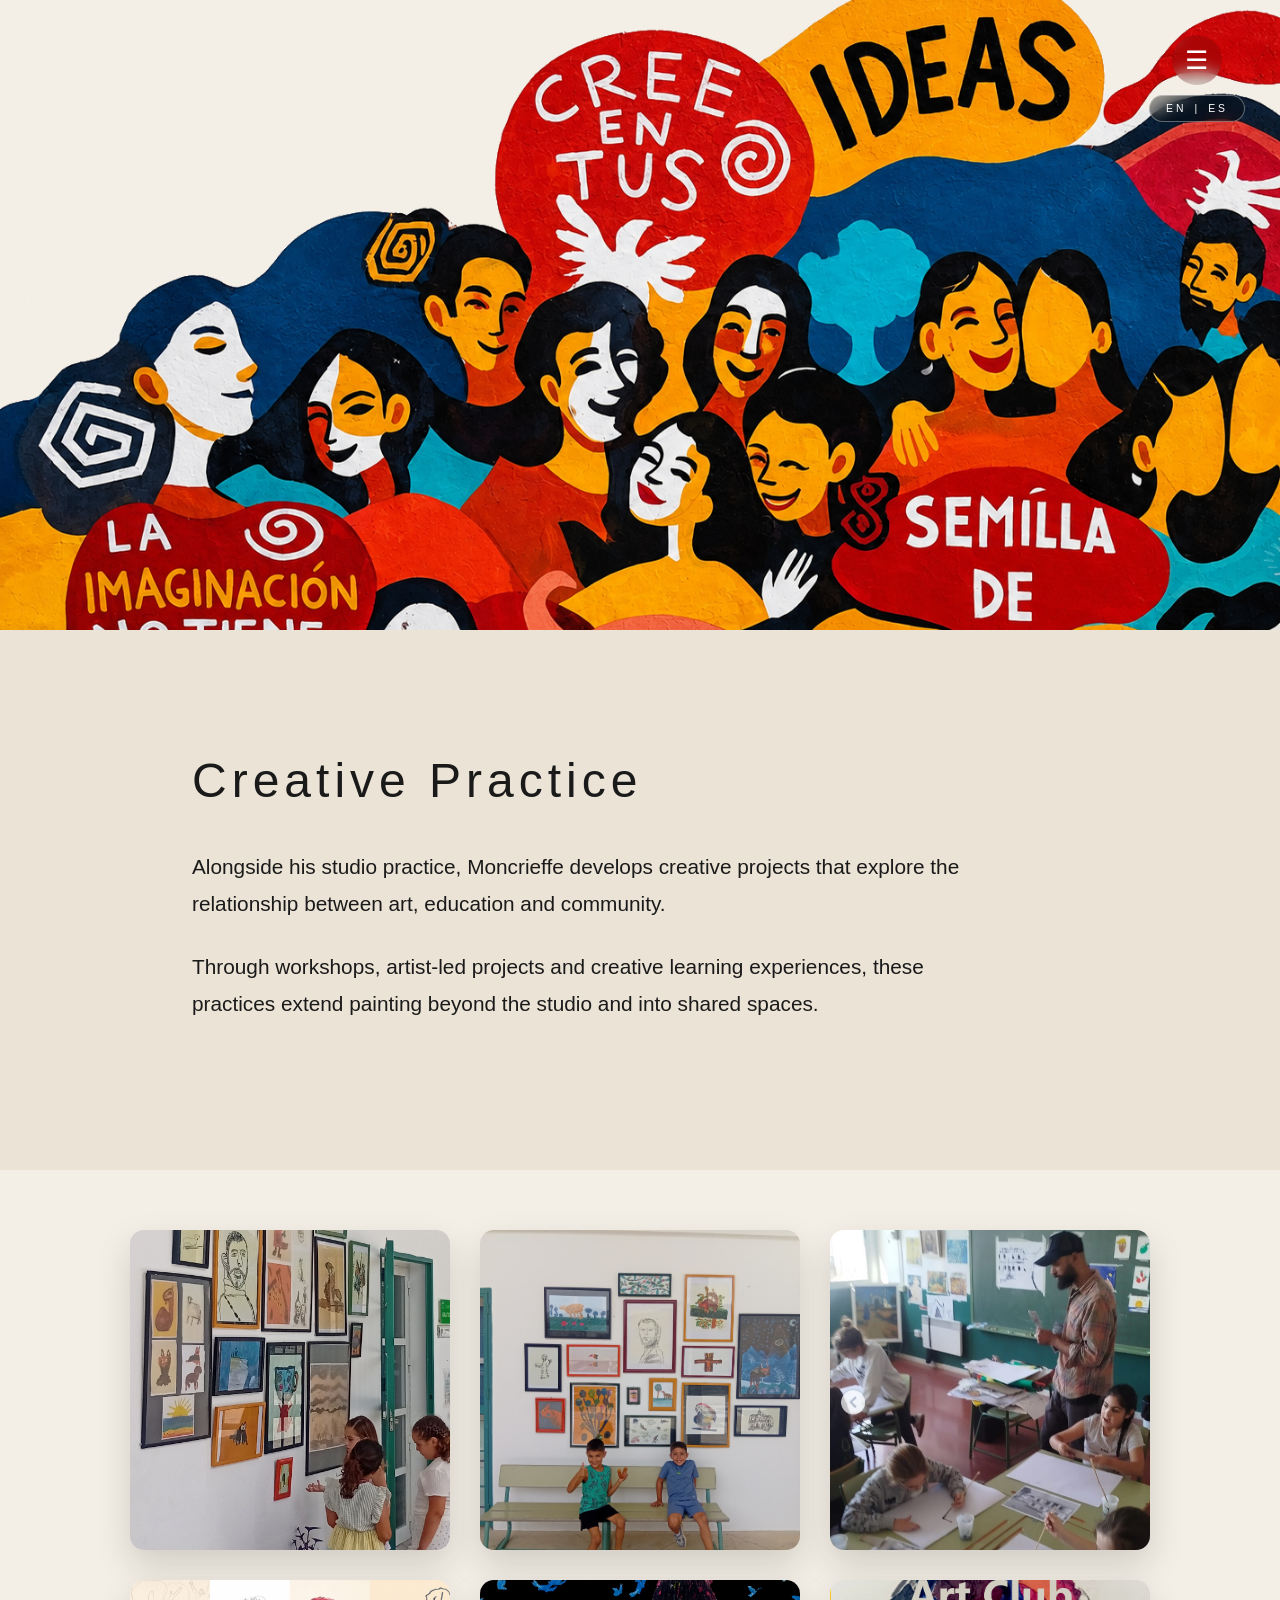
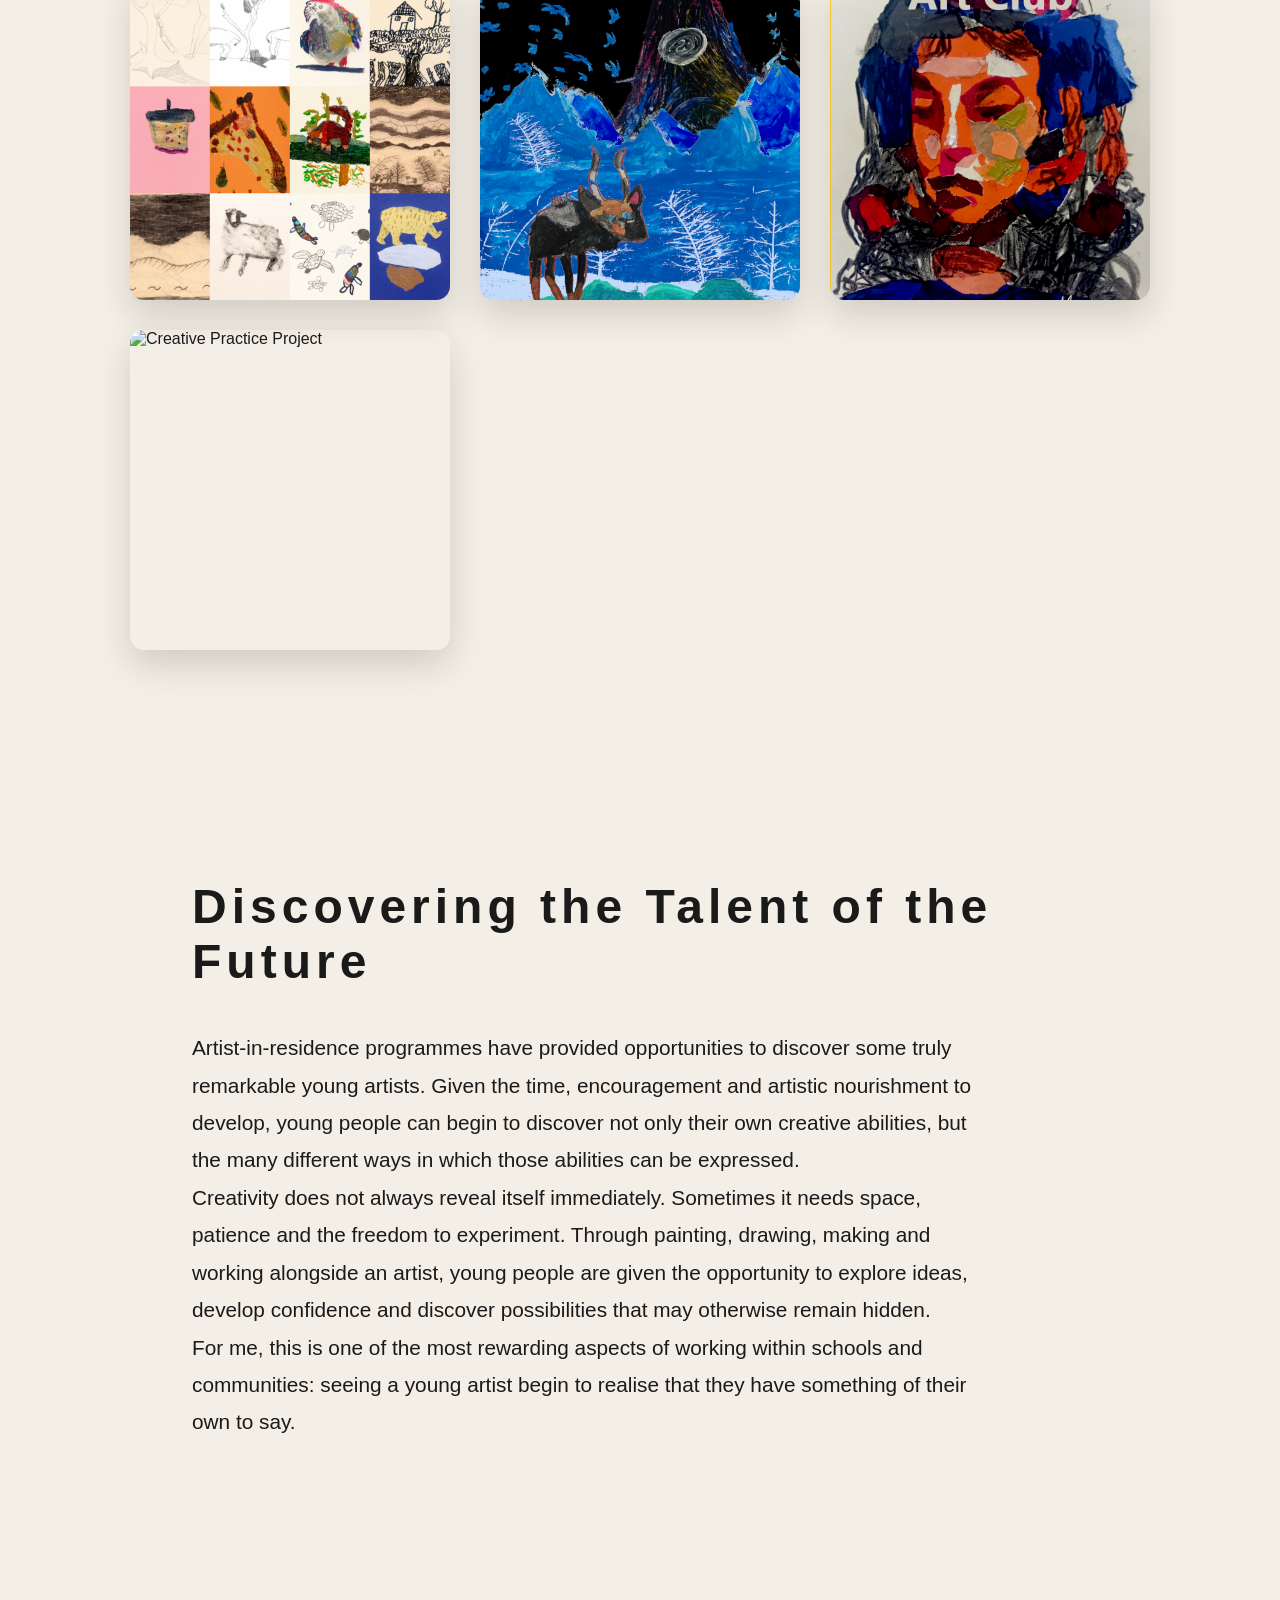
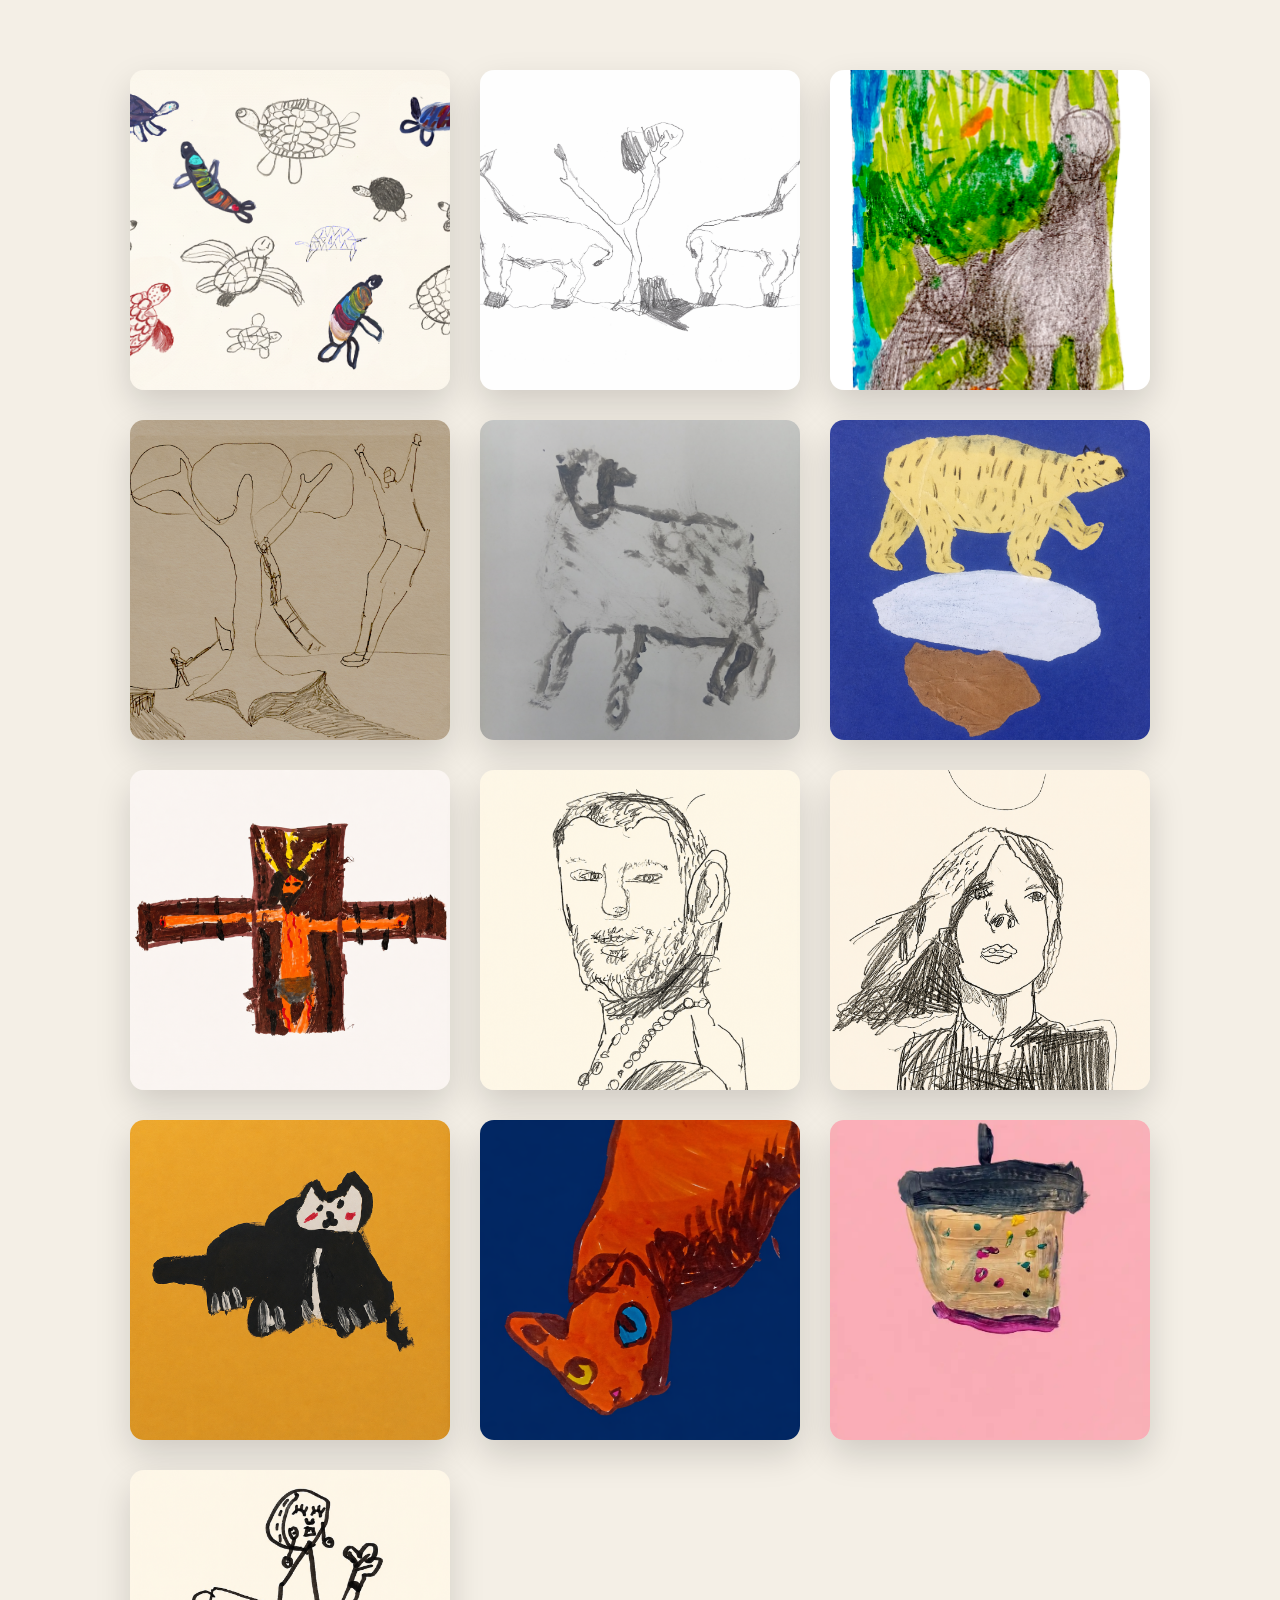
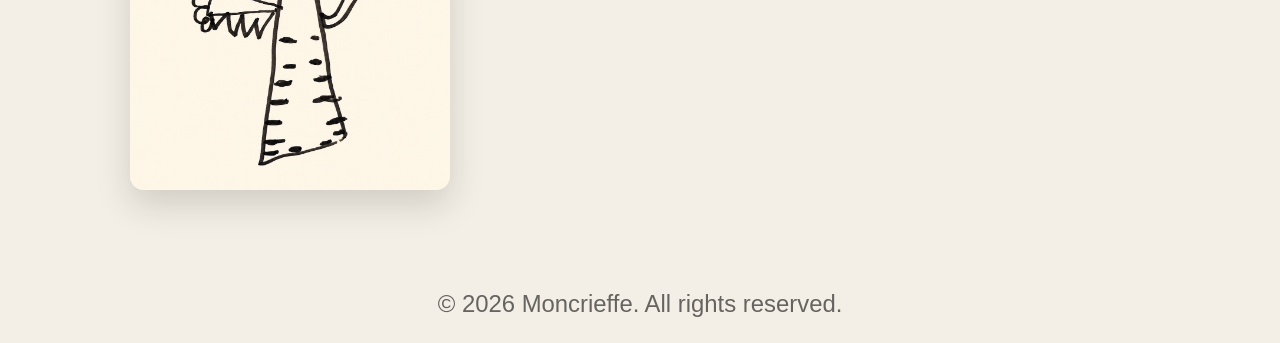
==== commit 98a28dba: "Add copyright footer" ====
--- a/creative-practice.html
+++ b/creative-practice.html
@@ -192,6 +192,15 @@
     document.documentElement.lang = language;
 }
 </script>
+
+<footer class="site-footer">
+
+    <p data-en="© 2026 Moncrieffe. All rights reserved."
+       data-es="© 2026 Moncrieffe. Todos los derechos reservados.">
+        © 2026 Moncrieffe. All rights reserved.
+    </p>
+
+</footer>
 </body>
 
 </html>
@@ -211,3 +220,4 @@
 
 
 
+
--- a/style.css
+++ b/style.css
@@ -1313,3 +1313,19 @@
 
 }
 
+
+/* COPYRIGHT FOOTER */
+
+.site-footer {
+    text-align: center;
+    padding: 40px 20px 25px;
+    font-size: 23.88px;
+    opacity: 0.65;
+}
+
+.site-footer p {
+    margin: 0;
+}
+
+
+
